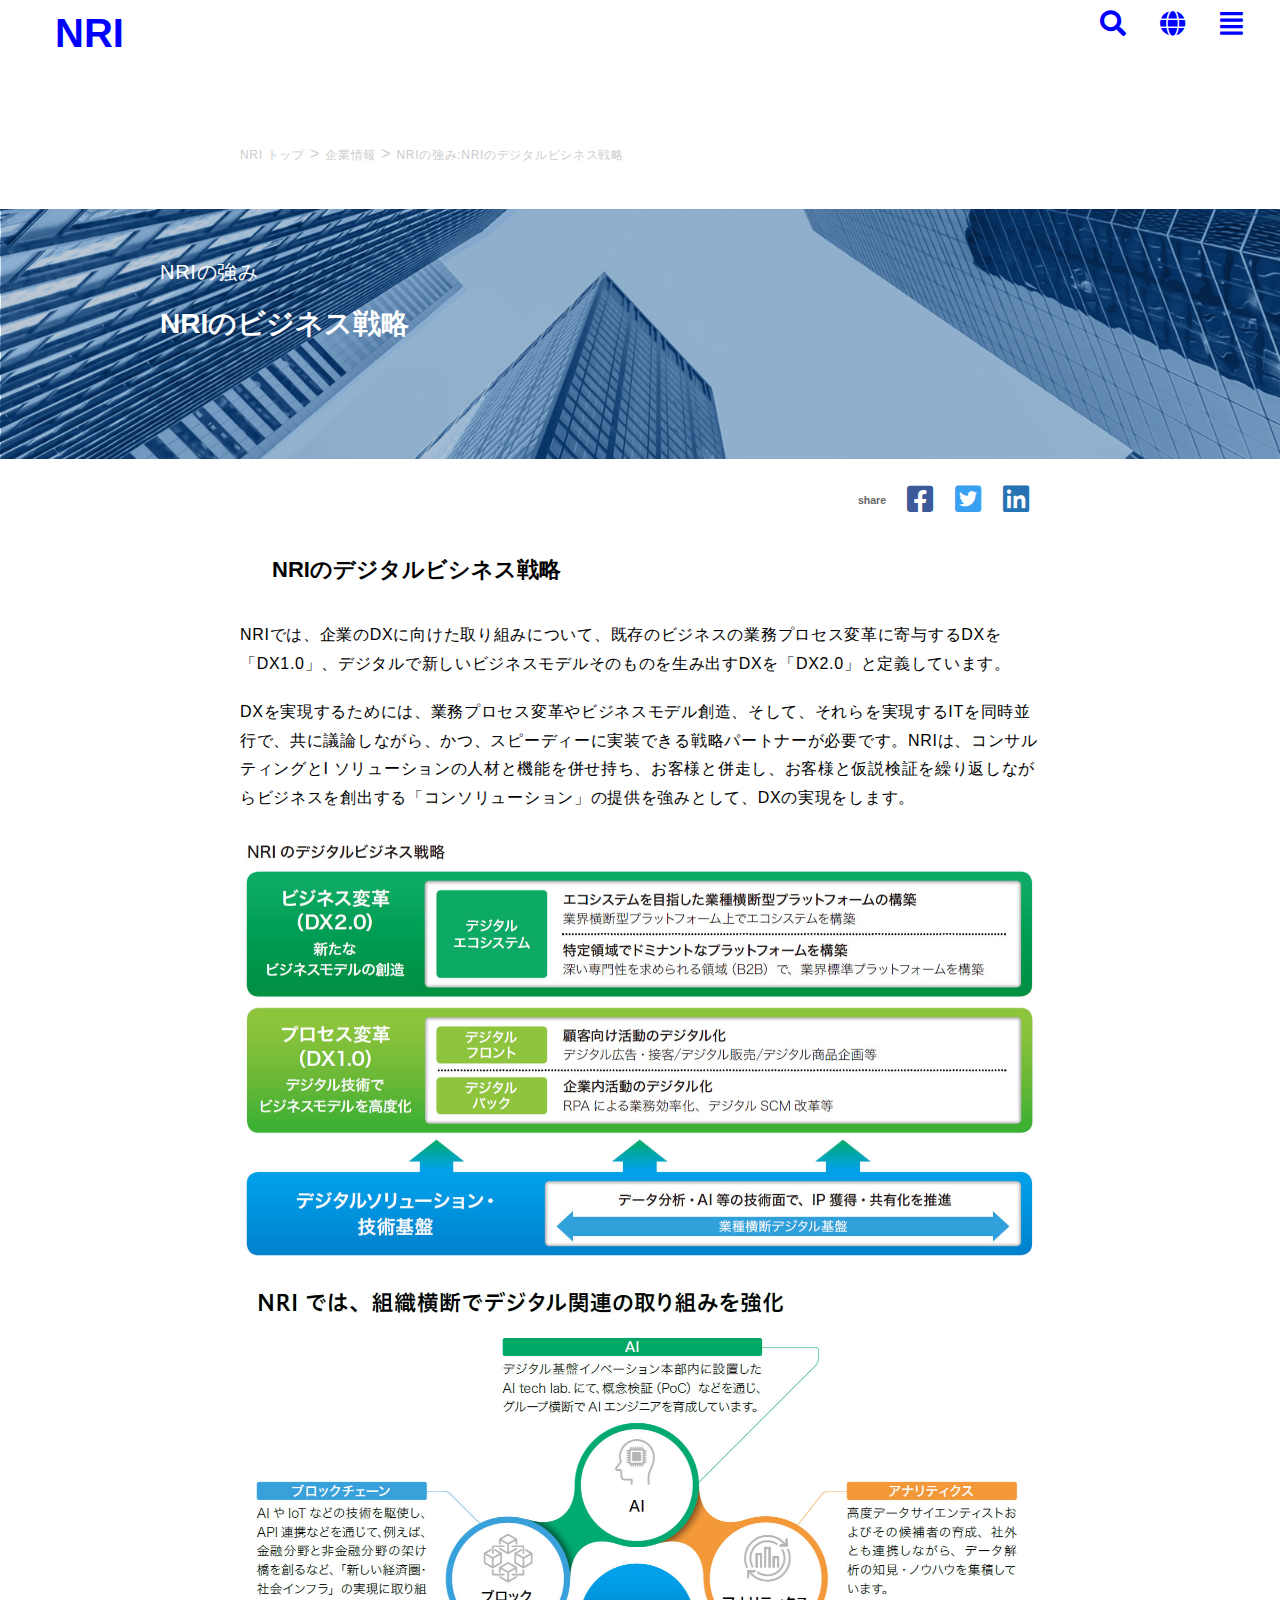
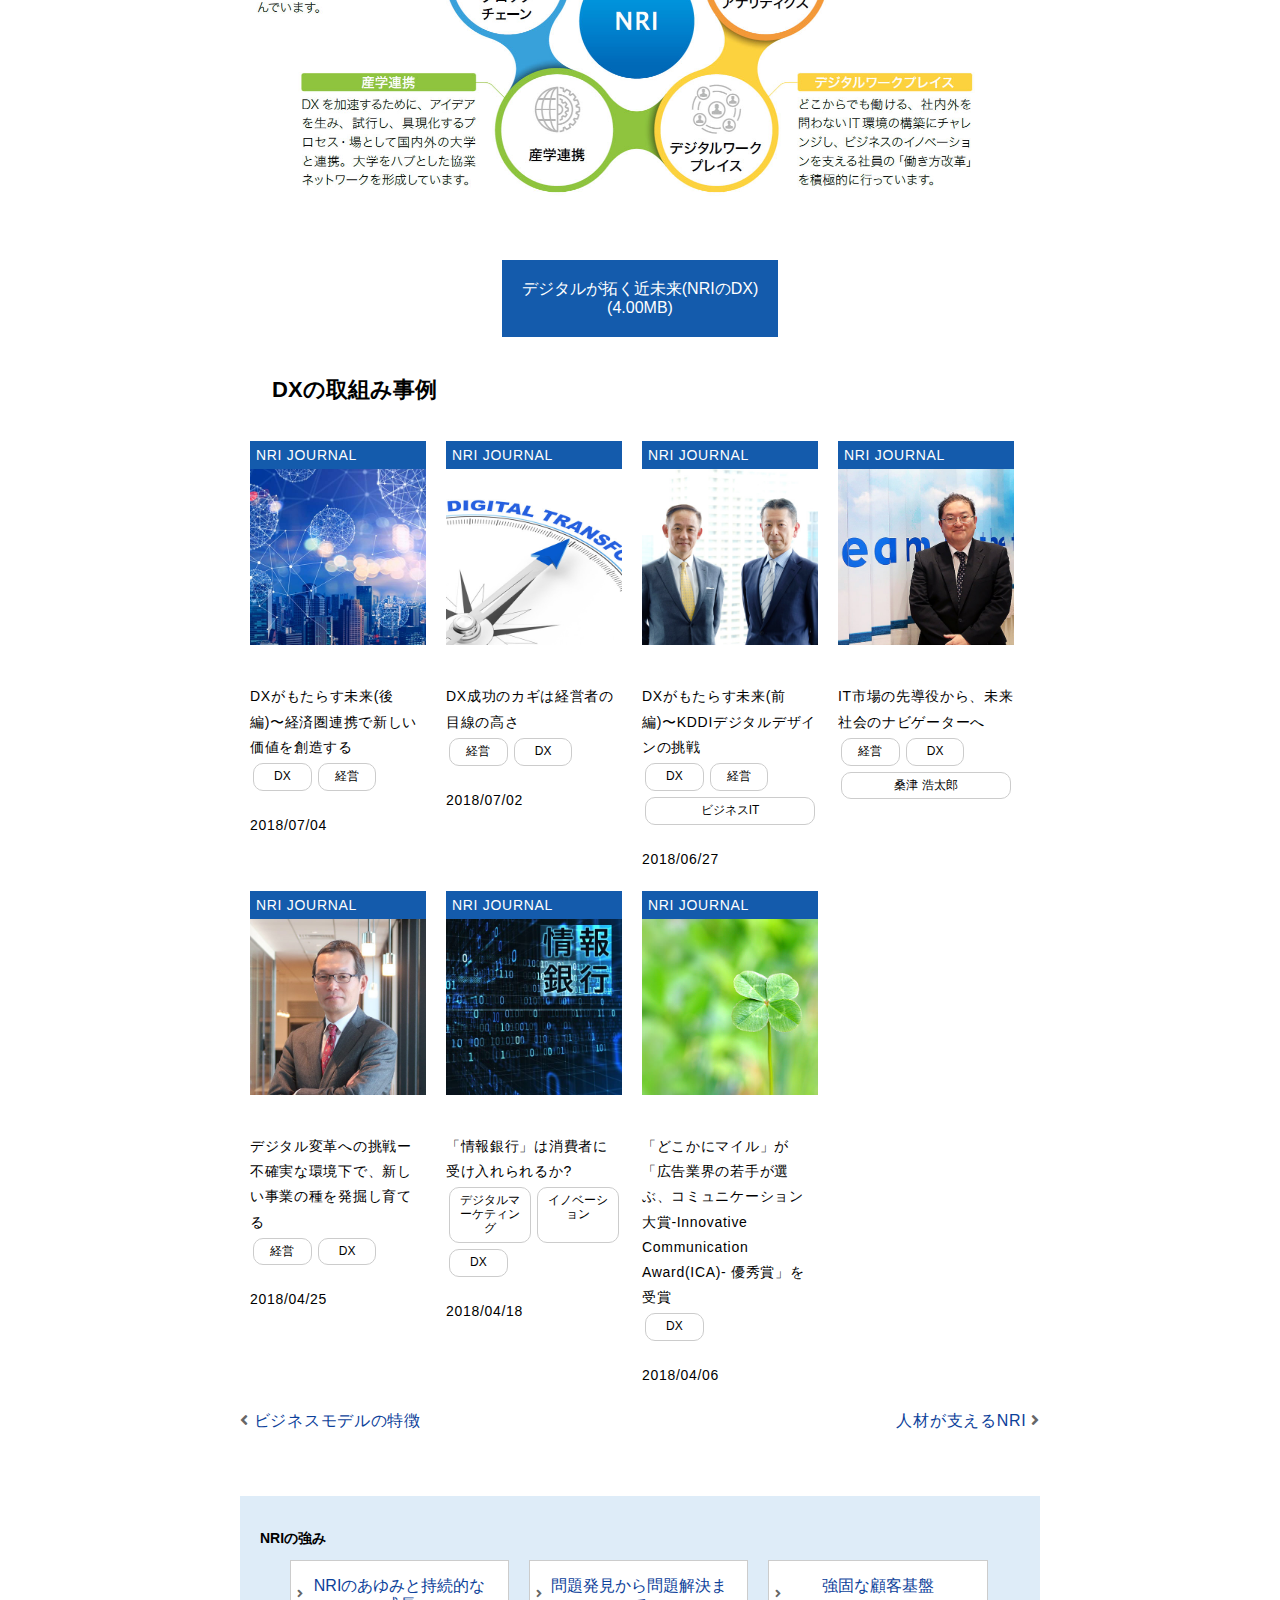
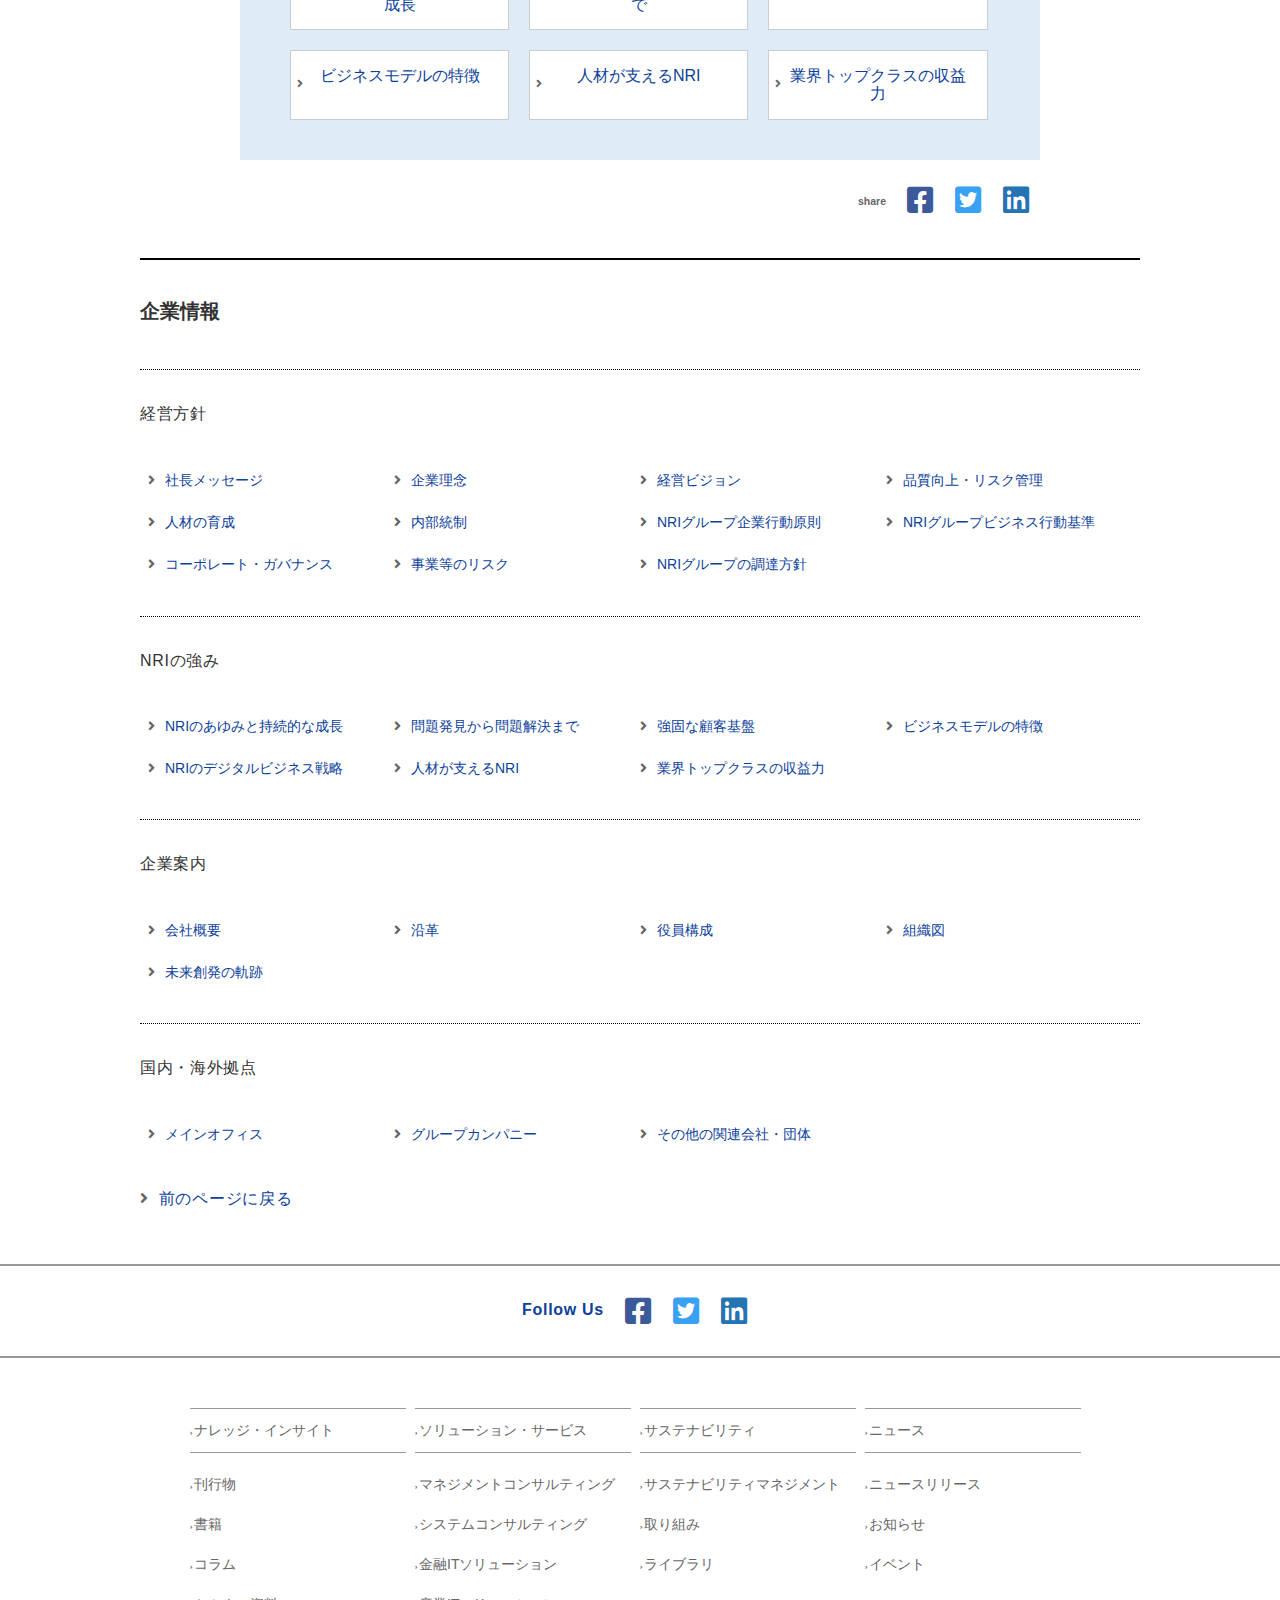
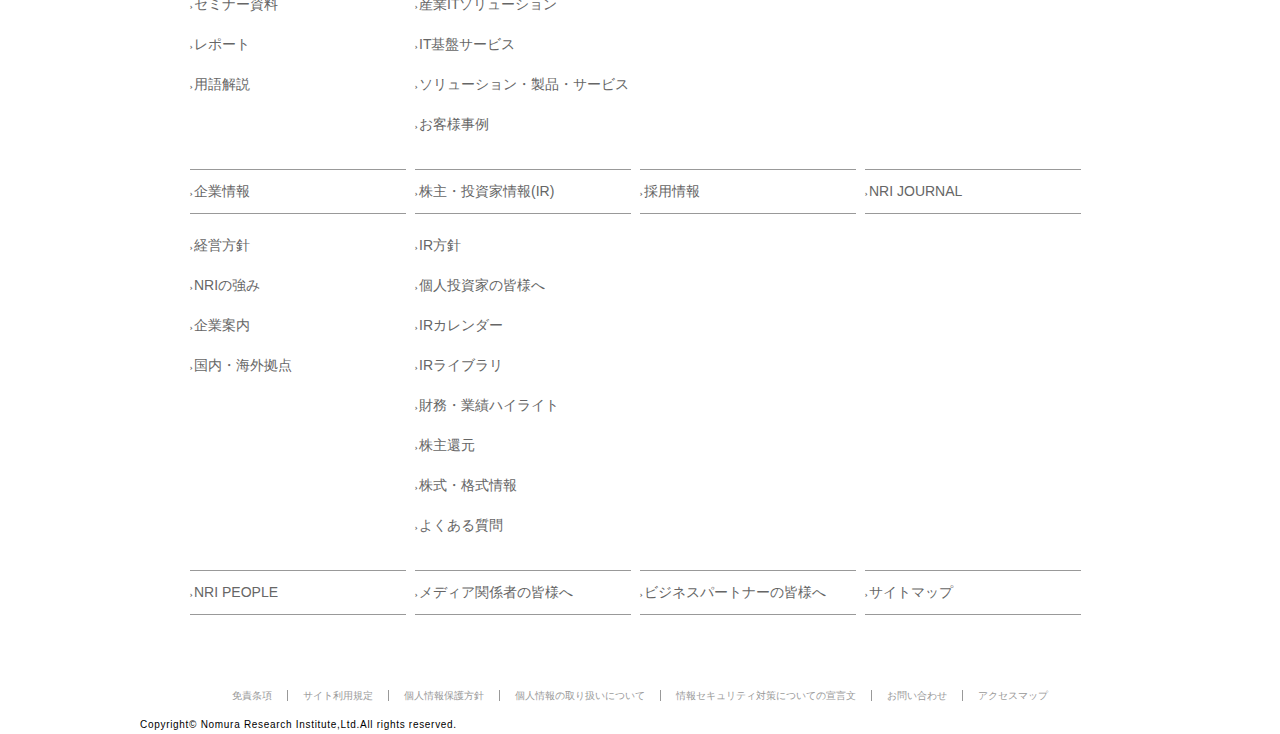
==== site-copy2 NRIのコピー/index.html @ db39e65d "mosya" ====
<!DOCTYPE html>
<html lang="ja">
<head>
  <meta charset="UTF-8">
  <title>NRI模写</title>
  <link rel="stylesheet" href="css/style.css">
  <link rel="stylesheet" href="css/normalize.css">
  <link href="https://use.fontawesome.com/releases/v5.6.1/css/all.css" rel="stylesheet">
  <link rel="stylesheet" href="css/iconstyle.css">
</head>
<body>
 <header>
   <div class="header-navi">
     <div class="logo">
       <a href="#" id="NRI">NRI</a>
      </div>
     <ul class="navibox">
       <li><a href="#"><i class="fas fa-search"></i></a></li>
       <li><a href="#"><i class="fas fa-globe"></i></a></li>
       <li><a href="#"><i class="fas fa-align-justify"></i></a></li>
     </ul>
   </div>
  <div class="background-adjustin">
     <div class="topic-path">
       <p><a href="#">NRI トップ</a> &gt; <a href="">企業情報</a> &gt; <a href="">NRIの強み:NRIのデジタルビシネス戦略</a></p>
     </div>
  </div>
 </header>

 <main>
   <div class="top-wrapper">
       <img src="images/download.jpg" alt="">
         <div class="background-adjustin">
           <div class="top-text">
              <p>NRIの強み</p>
              <h1>NRIのビジネス戦略</h1>
           </div>

          <div class="sns-share">
            <ul>
              <li id="share"><h3>share</h3></li>
              <li><a href="#"><i class="fab fa-facebook-square"></i></a></li>
              <li><a href="#"><i class="fab fa-twitter-square"></i></a></li>
              <li><a href="#"><i class="fab fa-linkedin"></i></a></li>
            </ul>
          </div>
        </div>
    </div>

    <div class="main-wrapper">
      <div class="background-adjustin">
        <section>
          <h2><i></i>NRIのデジタルビシネス戦略</h2>
          <p>NRIでは、企業のDXに向けた取り組みについて、既存のビジネスの業務プロセス変革に寄与するDXを「DX1.0」、デジタルで新しいビジネスモデルそのものを生み出すDXを「DX2.0」と定義しています。</p>
          <p>DXを実現するためには、業務プロセス変革やビジネスモデル創造、そして、それらを実現するITを同時並行で、共に議論しながら、かつ、スピーディーに実装できる戦略パートナーが必要です。NRIは、コンサルティングとI
             ソリューションの人材と機能を併せ持ち、お客様と併走し、お客様と仮説検証を繰り返しながらビジネスを創出する「コンソリューション」の提供を強みとして、DXの実現をします。</p>
          <p></p>

          <img src="images/download-2.jpg" alt="">
          <img src="images/download-1.jpg" alt="">

        <div class="btn">
          <a href="" class="bluebtn">デジタルが拓く近未来(NRIのDX)<br>(4.00MB)<i></i></a>
        </div>
        </section>

        <section>
          <h2><i></i>DXの取組み事例</h2>

          <div class="article-box">
            <ul>
              <li><p id="journal">NRI JOURNAL</p><a href=""><img src="images/download-6.jpg" alt=""><p>DXがもたらす未来(後編)〜経済圏連携で新しい価値を創造する</p>
                <ul class="minibox">
                  <li><a href="#">DX</a></li>
                  <li><a href="#">経営</a></li>
                </ul>
                <p>2018/07/04</p></a></li>

              <li><p id="journal">NRI JOURNAL</p><a href=""><img src="images/download-7.jpg" alt=""><p>DX成功のカギは経営者の目線の高さ</p>
                <ul class="minibox">
                  <li><a href="#">経営</a></li>
                  <li><a href="#">DX</a></li>
                </ul>
                  <p>2018/07/02</p></a></li>

              <li><p id="journal">NRI JOURNAL</p><a href=""><img src="images/download-8.jpg" alt=""><p>DXがもたらす未来(前編)〜KDDIデジタルデザインの挑戦</p>
                 <ul class="minibox">
                    <li><a href="#">DX</a></li>
                    <li><a href="#">経営</a></li>
                    <li class="flex-grow"><a href="#">ビジネスIT</a></li>
                  </ul>
                  <p>2018/06/27</p></a></li>

              <li><p id="journal">NRI JOURNAL</p><a href=""><img src="images/download-4.jpg" alt=""><p>IT市場の先導役から、未来社会のナビゲーターへ</p>
                 <ul class="minibox">
                    <li><a href="">経営</a></li>
                    <li><a href="">DX</a></li>
                    <li class="flex-grow"><a href="">桑津 浩太郎</a></li>
                  </ul>
                    <p></p></li>

              <li><p id="journal">NRI JOURNAL</p><a href=""><img src="images/download-3.jpg" alt=""><p>デジタル変革への挑戦ー不確実な環境下で、新しい事業の種を発掘し育てる</p>
                 <ul class="minibox">
                    <li><a href="#">経営</a></li>
                    <li><a href="">DX</a></li>
                  </ul>
                    <p>2018/04/25</p></a></li>

              <li><p id="journal">NRI JOURNAL</p><a href=""><img src="images/download-5.jpg" alt=""><p>「情報銀行」は消費者に受け入れられるか?</p>
                <ul class="minibox">
                  <li class="flex-grow"><a href="#">デジタルマーケティング</a></li>
                  <li class="flex-grow"><a href="#">イノベーション</a></li>
                  <li><a href="#">DX</a></li>
                </ul>
                  <p>2018/04/18</p></a></li>

              <li><p id="journal">NRI JOURNAL</p><a href=""><img src="images/download-10.jpg" alt=""><p>「どこかにマイル」が「広告業界の若手が選ぶ、コミュニケーション大賞-Innovative Communication Award(ICA)- 優秀賞」を受賞</p>
                <ul class="minibox">
                   <li><a href="#">DX</a></li>
                </ul>
                    <p>2018/04/06</p></a></li>
            </ul>
          </div>
        </section>

        <div class="main-navi">
          <div class="width-navi">
            <p><a href=""><i class="fas fa-angle-left"></i>ビジネスモデルの特徴</a></p>
            <p><a href="">人材が支えるNRI<i class="fas fa-angle-right"></i></a></p>
          </div>

          <div class="listbox">
            <h3>NRIの強み</h3>
            <ul>
              <li><a href="#"><i class="fas fa-angle-right"></i>NRIのあゆみと持続的な成長</a></li>
              <li><a href="#"><i class="fas fa-angle-right"></i>問題発見から問題解決まで</a></li>
              <li><a href="#"><i class="fas fa-angle-right"></i>強固な顧客基盤</a></li>
              <li><a href="#"><i class="fas fa-angle-right"></i>ビジネスモデルの特徴</a></li>
              <li><a href="#"><i class="fas fa-angle-right"></i>人材が支えるNRI</a></li>
              <li><a href="#"><i class="fas fa-angle-right"></i>業界トップクラスの収益力</a></li>
            </ul>
          </div>

          <div class="sns-share">
            <ul>
              <li id="share"><h3>share</h3></li>
              <li><a href="#"><i class="fab fa-facebook-square"></i></a></li>
              <li><a href="#"><i class="fab fa-twitter-square"></i></a></li>
              <li><a href="#"><i class="fab fa-linkedin"></i></a></li>
            </ul>
          </div>
        </div>
      </div>
    </div>
 </main>

 <footer>
   <div class="background-adjust">
     <div class="footer-navitop">
       <h2>企業情報</h2>

       <div class="list">
         <p>経営方針</p>
         <ul>
           <li><a href=""><i class="fas fa-angle-right"></i>社長メッセージ</a></li>
           <li><a href=""><i class="fas fa-angle-right"></i>企業理念</a></li>
           <li><a href=""><i class="fas fa-angle-right"></i>経営ビジョン</a></li>
           <li><a href=""><i class="fas fa-angle-right"></i>品質向上・リスク管理</a></li>
           <li><a href=""><i class="fas fa-angle-right"></i>人材の育成</a></li>
           <li><a href=""><i class="fas fa-angle-right"></i>内部統制</a></li>
           <li><a href=""><i class="fas fa-angle-right"></i>NRIグループ企業行動原則</a></li>
           <li><a href=""><i class="fas fa-angle-right"></i>NRIグループビジネス行動基準</a></li>
           <li><a href=""><i class="fas fa-angle-right"></i>コーポレート・ガバナンス</a></li>
           <li><a href=""><i class="fas fa-angle-right"></i>事業等のリスク</a></li>
           <li><a href=""><i class="fas fa-angle-right"></i>NRIグループの調達方針</a></li>
         </ul>
       </div>

       <div class="list">
         <p>NRIの強み</p>
         <ul>
           <li><a href=""><i class="fas fa-angle-right"></i>NRIのあゆみと持続的な成長</a></li>
           <li><a href=""><i class="fas fa-angle-right"></i>問題発見から問題解決まで</a></li>
           <li><a href=""><i class="fas fa-angle-right"></i>強固な顧客基盤</a></li>
           <li><a href=""><i class="fas fa-angle-right"></i>ビジネスモデルの特徴</a></li>
           <li><a href=""><i class="fas fa-angle-right"></i>NRIのデジタルビジネス戦略</a></li>
           <li><a href=""><i class="fas fa-angle-right"></i>人材が支えるNRI</a></li>
           <li><a href=""><i class="fas fa-angle-right"></i>業界トップクラスの収益力</a></li>
         </ul>
       </div>

       <div class="list">
         <p>企業案内</p>
         <ul>
           <li><a href=""><i class="fas fa-angle-right"></i>会社概要</a></li>
           <li><a href=""><i class="fas fa-angle-right"></i>沿革</a></li>
           <li><a href=""><i class="fas fa-angle-right"></i>役員構成</a></li>
           <li><a href=""><i class="fas fa-angle-right"></i>組織図</a></li>
           <li><a href=""><i class="fas fa-angle-right"></i>未来創発の軌跡</a></li>
         </ul1>
       </div>

       <div class="list">
         <p>国内・海外拠点</p>
         <ul>
           <li><a href=""><i class="fas fa-angle-right"></i>メインオフィス</a></li>
           <li><a href=""><i class="fas fa-angle-right"></i>グループカンパニー</a></li>
           <li><a href=""><i class="fas fa-angle-right"></i>その他の関連会社・団体</a></li>
         </ul>
       </div>

       <p id="pagetop"><a href="#"><i class="fas fa-angle-right"></i>前のページに戻る</a></p>
     </div>
   </div>

   <div class="margin">
     <ul>
       <li><p>Follow Us</p></li>
       <li><a href="#"><i class="fab fa-facebook-square"></i></a></li>
       <li><a href="#"><i class="fab fa-twitter-square"></i></a></li>
       <li><a href="#"><i class="fab fa-linkedin"></i></a></li>
     </ul>
   </div>

     <div class="background-adjust">
       <div class="footer-navibottom">

                 <div class="footerlist">
                   <ul>
                     <li id="title"><a href="" ><i class="fas fa-angle-right"></i>ナレッジ・インサイト</a></li>
                     <li>
                       <ul class="detail">
                           <li><a href="#"><i class="fas fa-angle-right"></i>刊行物</a></li>
                           <li><a href="#"><i class="fas fa-angle-right"></i>書籍</a></li>
                           <li><a href="#"><i class="fas fa-angle-right"></i>コラム</a></li>
                           <li><a href="#"><i class="fas fa-angle-right"></i>セミナー資料</a></li>
                           <li><a href="#"><i class="fas fa-angle-right"></i>レポート</a></li>
                           <li><a href="#"><i class="fas fa-angle-right"></i>用語解説</a></li>
                        </ul>
                     </li>
                   </ul>
                 </div>

                <div class="footerlist">
                  <ul>
                    <li id="title"><a href="#"><i class="fas fa-angle-right"></i>ソリューション・サービス</a></li>
                    <li>
                      <ul class="detail">
                        <li><a href="#"><i class="fas fa-angle-right"></i>マネジメントコンサルティング</a></li>
                        <li><a href="#"><i class="fas fa-angle-right"></i>システムコンサルティング</a></li>
                        <li><a href="#"><i class="fas fa-angle-right"></i>金融ITソリューション</a></li>
                        <li><a href="#"><i class="fas fa-angle-right"></i>産業ITソリューション</a></li>
                        <li><a href="#"><i class="fas fa-angle-right"></i>IT基盤サービス</a></li>
                        <li><a href="#"><i class="fas fa-angle-right"></i>ソリューション・製品・サービス</a></li>
                        <li><a href="#"><i class="fas fa-angle-right"></i>お客様事例</a></li>
                      </ul>
                    </li>
                  </ul>
               </div>

               <div class="footerlist">
                 <ul>
                   <li id="title"><a href="#"><i class="fas fa-angle-right"></i>サステナビリティ</a></li>
                   <li>
                     <ul class="detail">
                       <li><a href="#"><i class="fas fa-angle-right"></i>サステナビリティマネジメント</a></li>
                       <li><a href="#"><i class="fas fa-angle-right"></i>取り組み</a></li>
                       <li><a href="#"><i class="fas fa-angle-right"></i>ライブラリ</a></li>
                     </ul>
                   </li>
                 </ul>
               </div>

              <div class="footerlist">
                <ul>
                  <li id="title"><a href="#"><i class="fas fa-angle-right"></i>ニュース</a></li>
                  <li>
                    <ul class="detail">
                      <li><a href="#"><i class="fas fa-angle-right"></i>ニュースリリース</a></li>
                      <li><a href="#"><i class="fas fa-angle-right"></i>お知らせ</a></li>
                      <li><a href="#"><i class="fas fa-angle-right"></i>イベント</a></li>
                    </ul>
                  </li>
                </ul>
             </div>


             <div class="footerlist">
               <ul>
                 <li id="title"><a href="#"><i class="fas fa-angle-right"></i>企業情報</a></li>
                 <li>
                   <ul class="detail">
                     <li><a href="#"><i class="fas fa-angle-right"></i>経営方針</a></li>
                     <li><a href="#"><i class="fas fa-angle-right"></i>NRIの強み</a></li>
                     <li><a href="#"><i class="fas fa-angle-right"></i>企業案内</a></li>
                     <li><a href="#"><i class="fas fa-angle-right"></i>国内・海外拠点</a></li>
                   </ul>
                 </li>
               </ul>
            </div>

            <div class="footerlist">
              <ul>
                <li id="title"><a href="#"><i class="fas fa-angle-right"></i>株主・投資家情報(IR)</a></li>
                <li>
                  <ul class="detail">
                    <li><a href="#"><i class="fas fa-angle-right"></i>IR方針</a></li>
                    <li><a href="#"><i class="fas fa-angle-right"></i>個人投資家の皆様へ</a></li>
                    <li><a href="#"><i class="fas fa-angle-right"></i>IRカレンダー</a></li>
                    <li><a href="#"><i class="fas fa-angle-right"></i>IRライブラリ</a></li>
                    <li><a href="#"><i class="fas fa-angle-right"></i>財務・業績ハイライト</a></li>
                    <li><a href="#"><i class="fas fa-angle-right"></i>株主還元</a></li>
                    <li><a href="#"><i class="fas fa-angle-right"></i>株式・格式情報</a></li>
                    <li><a href="#"><i class="fas fa-angle-right"></i>よくある質問</a></li>
                  </ul>
                </li>
              </ul>
            </div>

            <div class="footerlist">
              <ul>
                <li id="title"><a href="#"><i class="fas fa-angle-right"></i>採用情報</a></li>
              </ul>
            </div>

            <div class="footerlist">
              <ul>
                <li id="title"><a href="#"><i class="fas fa-angle-right"></i>NRI JOURNAL</a></li>
              </ul>
            </div>


            <div class="footerlist">
              <ul>
                <li id="title"><a href="#"><i class="fas fa-angle-right"></i>NRI PEOPLE</a></li>
              </ul>
            </div>

            <div class="footerlist">
              <ul>
                <li id="title"><a href="#"><i class="fas fa-angle-right"></i>メディア関係者の皆様へ</a></li>
              </ul>
            </div>

            <div class="footerlist">
              <ul>
                <li id="title"><a href="#"><i class="fas fa-angle-right"></i>ビジネスパートナーの皆様へ</a></li>
              </ul>
            </div>

            <div class="footerlist">
              <ul>
                <li id="title"><a href="#"><i class="fas fa-angle-right"></i>サイトマップ</a></li>
              </ul>
            </div>


     </div>
   <div class="pagebottom">
     <ul>
       <li><a href="#">免責条項</a></li>
       <li><a href="#">サイト利用規定</a></li>
       <li><a href="#">個人情報保護方針</a></li>
       <li><a href="#">個人情報の取り扱いについて</a></li>
       <li><a href="#">情報セキュリティ対策についての宣言文</a></li>
       <li><a href="#">お問い合わせ</a></li>
       <li id="no-border"><a href="#">アクセスマップ</a></li>
     </ul>
   </div>
   <p id=copyright>Copyright&copy; Nomura Research Institute,Ltd.All rights reserved.</p>
 </div>

 </footer>
</body>
</html>
---- site-copy2 NRIのコピー/css/style.css ----
html{
  font-size: 62.5%;
}
body{
 margin: 0;
}
p{
  font-size: 1.6em;
  line-height: 1.8;
  letter-spacing: 0.7px;
  margin: 0;
}

ul{
   list-style-type: none;
   padding: 0;
   margin: 0;
}

a {
  text-decoration: none;
  transition: all 0.3s;
  color: black;
}
a:hover{
  text-decoration: underline;
}
img{
  vertical-align: bottom;
}
.background-adjust{
  max-width: 1000px;
  margin: 0 auto;
}
.background-adjustin{
  max-width: 800px;
  margin: 0 auto 40px auto;
}
.fab{
  font-size: 30px;
}
.fa-facebook-square{
  color: #3C5A99;
}
.fa-facebook-square:before{
  padding: 11px;
}
.fa-twitter-square{
  color: #38A1F2;
}
.fa-twitter-square:before{
  padding: 11px;
}
.fa-linkedin{
  color: #2573B2;
}
.fa-linkedin:before{
  padding: 11px;
}
.clearfix::after{
  content: "";
  display: block;
  clear: both;
}
/* ------ ヘッダー -------- */
.header-navi{
  display: flex;
  justify-content: space-between;
  height: 60px;
  margin-bottom: 70px;
  padding-top: 10px;
}
.header-navi .logo a{
  font-size: 40px;
  color: blue;
  padding-left: 55px;
  font-weight: bold;
}
#NRI:hover{
  text-decoration: none;
}
.navibox{
  display: flex;

}
.navibox i{
  font-size: 26px;
  color: blue;
}
.navibox li{
  width: 60px;
  height: 60px;
}
.top-wrapper{
  position: relative;
}
.top-wrapper img{
  width: 100%;
  height: 250px;
  object-fit: cover;
}
.top-text p{
  font-size: 20px;
}
.top-text h1{
  font-size: 28px;
  padding-top: 35px;
}
.top-text p,h1{
  color: white;
  position: absolute;
  top: 45px;
  left: 160px;
  display: block;
}
.topic-path{
  color: #CCCCCC;
}
.topic-path a{
  font-size: 12px;
  color: #CCCCCC;
}
.topic-path a:hover{
  text-decoration: none;
}
.sns-share{
  padding-top: 25px;
}
.sns-share ul{
  display: flex;
  justify-content: flex-end;
}
.sns-share #share{
  font-size: 9px;
  color: #666666;
  padding-right: 10px;
}
/*-------------  メイン ------------*/
.main-wrapper img{
  width: 100%;
}
.main-wrapper h2{
  font-size: 22px;
  padding: 0 0 20px;
  margin: 0 0 0 32px;
}
.main-wrapper p{
  margin-top: 19px;
}
.btn{
  text-align: center;
}
.main-wrapper img{
  margin-bottom: 20px;
}
.main-wrapper .bluebtn{
  display: inline-block;
  font-size: 1.6em;
  color: white;
  background-color: #145BAC;
  padding: 20px;
  margin: 40px;
  text-align: center;
}

/*  DX取り組み事例   */

.article-box p{
  font-size: 14px;
}
.article-box ul{
  display: flex;
  flex-wrap: wrap;
}
.article-box li{
  padding: 0 10px;
  width: 22%;
}
.article-box #journal{
  background-color: #145BAC;
  color: white;
  padding: 2px 0 1px 6px;
}
.article-box img{

}
.article-box .minibox {
  display: flex;
  flex-wrap: wrap;
}
.article-box .minibox li{
  display: block;
  border: 1px solid #CCCCCC;
  border-radius: 10px;
  padding: 6px 9px;
  margin: 3px;
  height: auto;
  font-size: 12px;
  text-align: center;
}
.flex-grow{
  flex-grow: 1;
}
.flex-grow2{

  flex-grow: 2;
}
.width-navi{
  display: flex;
  justify-content: space-between;
  margin-bottom: 60px;
}
.width-navi a{
  color: #0C419A;
}
.width-navi .fa-angle-right{
  color: #666666;
  padding-left: 5px;
}
.width-navi .fa-angle-left{
  color: #666666;
  padding-right: 5px;
}
/* ----  NRIの強み ------  */

.listbox{
  background-color: #DEECF8;
  font-size: 16px;
  padding: 20px;
}
.listbox h3{
  font-size: 14px;
}
.listbox ul{
  display: flex;
  flex-wrap: wrap;
  padding: 0 10px;
  margin: 0 10px;
}
.listbox li{
  border: 1px solid #CCCCCC;
  font-size: 16px;
  padding: 16px 15px 15px;
  margin: 0 10px 20px;
  width: 26%;
  text-align: center;
  background-color: #FFF;
  position: relative;
}
.listbox a{
  color: #0C419A;
}
.listbox .fa-angle-right:before{
  color: #666666;
  position: absolute;
  font-size: 12px;
  top: 27px;
  left: 6px;
}

/* ------ 企業情報  --------  */
.footer-navitop{
  color: #333333;
}
.footer-navitop .list{
  padding-bottom: 30px;
}
.footer-navitop h2{
  font-size: 20px;
  padding: 40px 0 30px;
  border-top: 2px solid black;

}
.footer-navitop .list p{
  font-size: 16px;
  padding-bottom: 30px;
  padding-top: 30px;
  border-top: 1px dotted black;
}
.footer-navitop .list ul{
  display: flex;
  flex-wrap: wrap;
}
.footer-navitop li{
  padding: 13px 8px;
  width: calc(23%);
}
.footer-navitop i{
  color: #666666;
  padding-right: 10px;
}
.footer-navitop .list  li a{
  font-size: 14px;
  color: #0C419A;
}
.footer-navitop .list li a:hover{
  text-decoration: underline;
}
#pagetop{
  margin-bottom: 50px;
}
#pagetop a{
  color: #0C419A;
}
#pagetop a:hover{
  text-decoration: underline;
}
/* ----------- follow us -----------  */
.margin{
  border-top: 2px solid #999;
  border-bottom: 2px solid #999;
  padding: 30px 0;
}
.margin ul{
  display: flex;
  justify-content: center;
}
.margin li p{
  color: #0C419A;
  text-align: center;
  font-weight: bold;
  padding-right: 10px;
}
/* ------  ナレッジインサイト  ------ */
.footer-navibottom{
  margin: 50px;
  display: flex;
  flex-wrap: wrap;
}
.footer-navibottom #title {
  border-top: 1px solid #999;
  border-bottom: 1px solid #999;
  font-size: 16px;
  padding: 12px 0px;
}
/* footerlist */
.footerlist .detail{
  padding-top:11px;
}
.footerlist{
  width: 24%;
  padding-bottom: 25px;
  padding-right: 9px;
}
.footerlist .detail li{
  padding: 12px 0;
  margin: px;
}
.footer-navibottom .footerlist li a{
  color: #666666;
  font-size: 14px;
  padding: 0px;
}
.footerlist .fa-angle-right{
  font-size: 5px;
  padding-right: 1px;
}
/* ------ pagebottom ------- */

.pagebottom ul{
  display: flex;
  justify-content: center;
  margin-bottom: 15px;
}
.pagebottom li{
  border-right: 1px solid #999999;
  padding: 0 15px;
}
.pagebottom a{
  color: #999999;
}
#no-border{
  border-right: 1px solid #FFFFFF;
}
#copyright{
  font-size: 10px;
}
---- site-copy2 NRIのコピー/css/iconstyle.css ----
@font-face {
  font-family: 'icomoon';
  src:  url('fonts/icomoon.eot?fycrru');
  src:  url('fonts/icomoon.eot?fycrru#iefix') format('embedded-opentype'),
    url('fonts/icomoon.ttf?fycrru') format('truetype'),
    url('fonts/icomoon.woff?fycrru') format('woff'),
    url('fonts/icomoon.svg?fycrru#icomoon') format('svg');
  font-weight: normal;
  font-style: normal;
}

[class^="icon-"], [class*=" icon-"] {
  /* use !important to prevent issues with browser extensions that change fonts */
  font-family: 'icomoon' !important;
  speak: none;
  font-style: normal;
  font-weight: normal;
  font-variant: normal;
  text-transform: none;
  line-height: 1;

  /* Better Font Rendering =========== */
  -webkit-font-smoothing: antialiased;
  -moz-osx-font-smoothing: grayscale;
}

.icon-search:before {
  content: "\e986";
}
.icon-menu:before {
  content: "\e9bd";
}
.icon-earth:before {
  content: "\e9ca";
}
.icon-facebook2:before {
  content: "\ea91";
}
.icon-twitter:before {
  content: "\ea96";
}
.icon-linkedin:before {
  content: "\eac9";
}
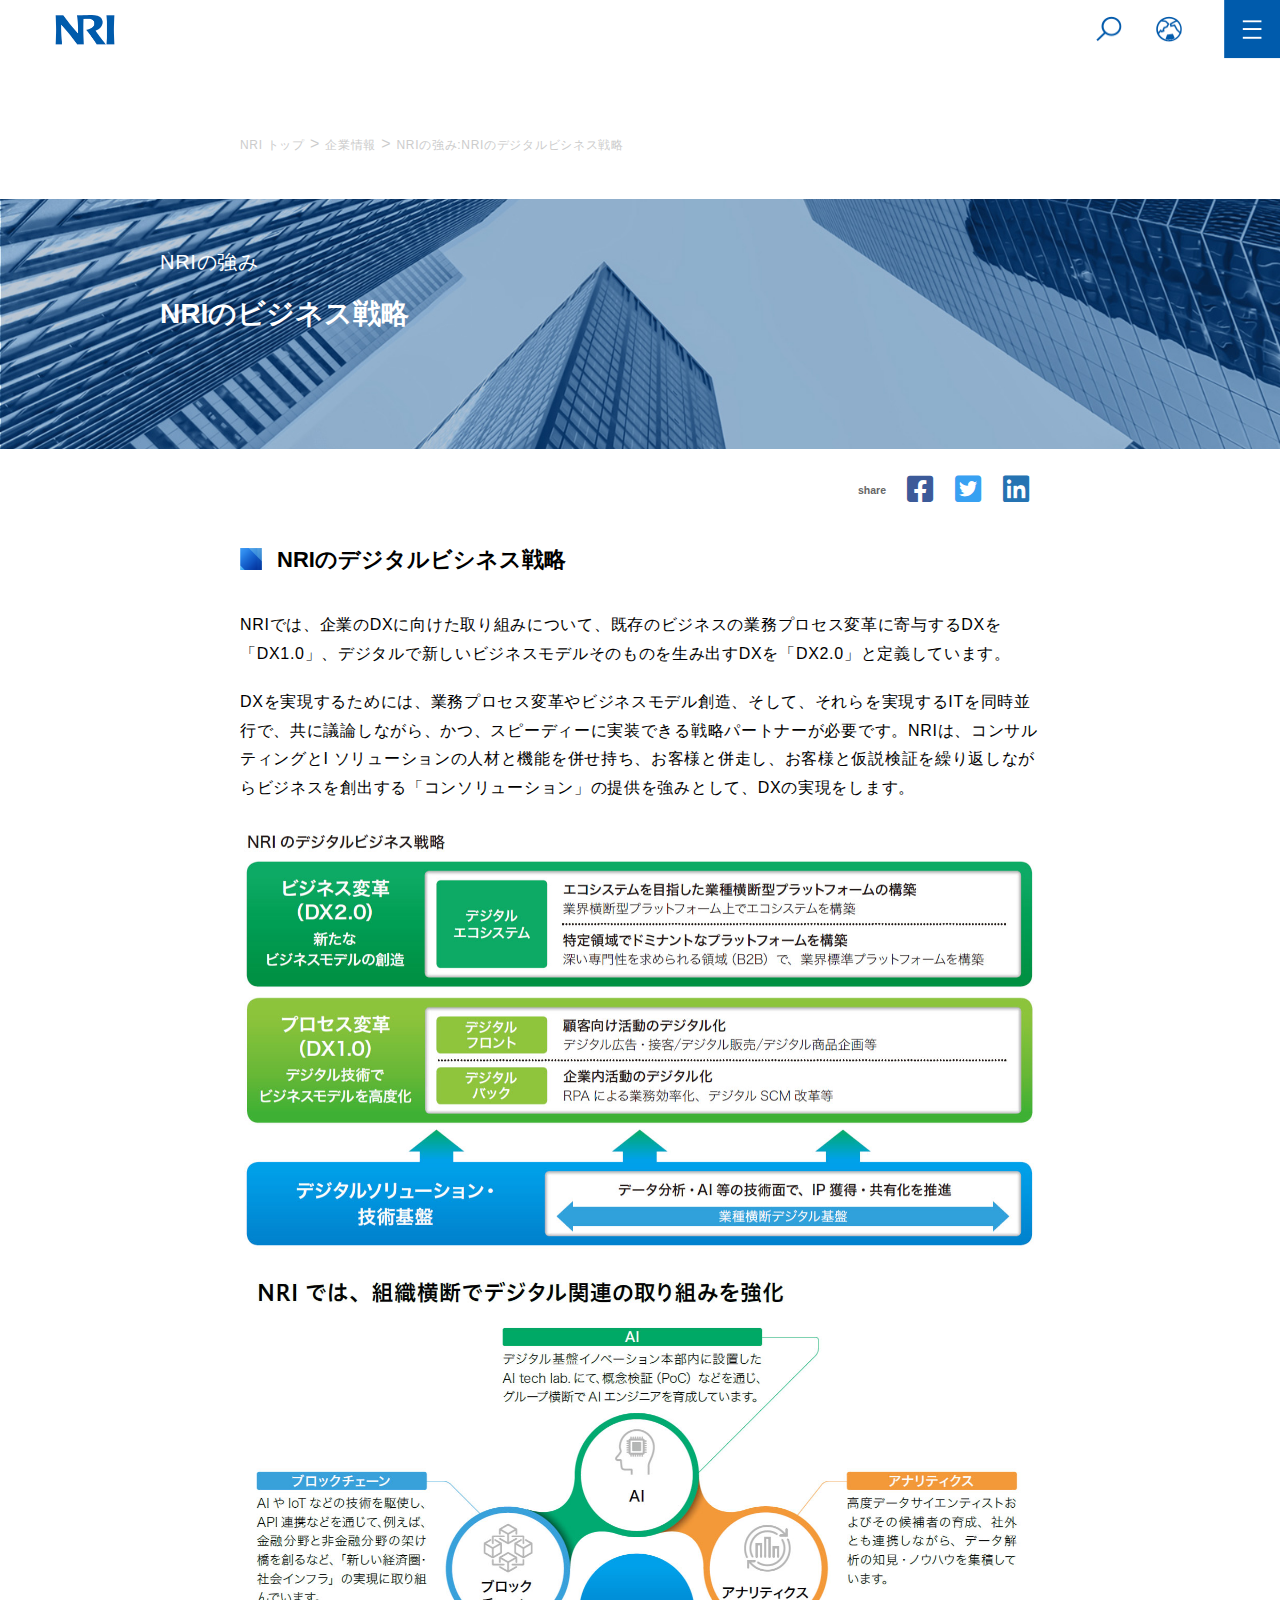
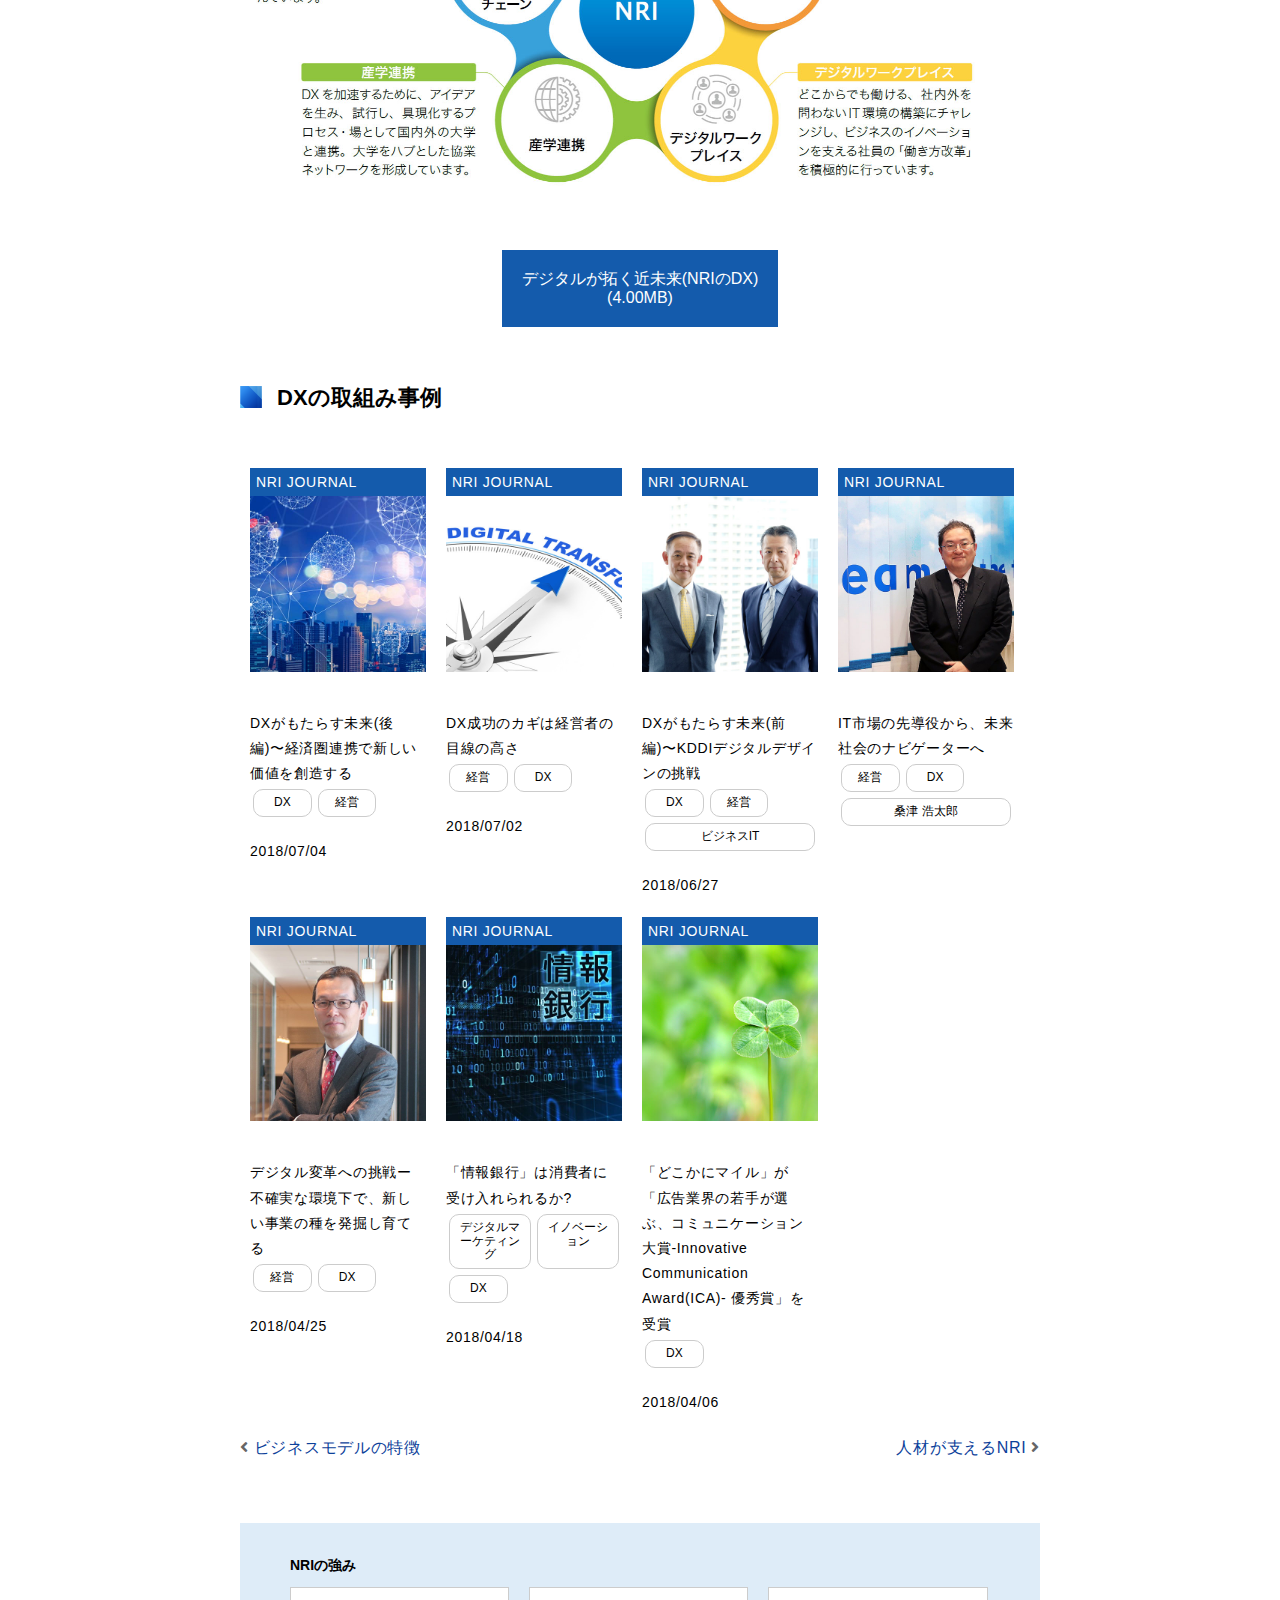
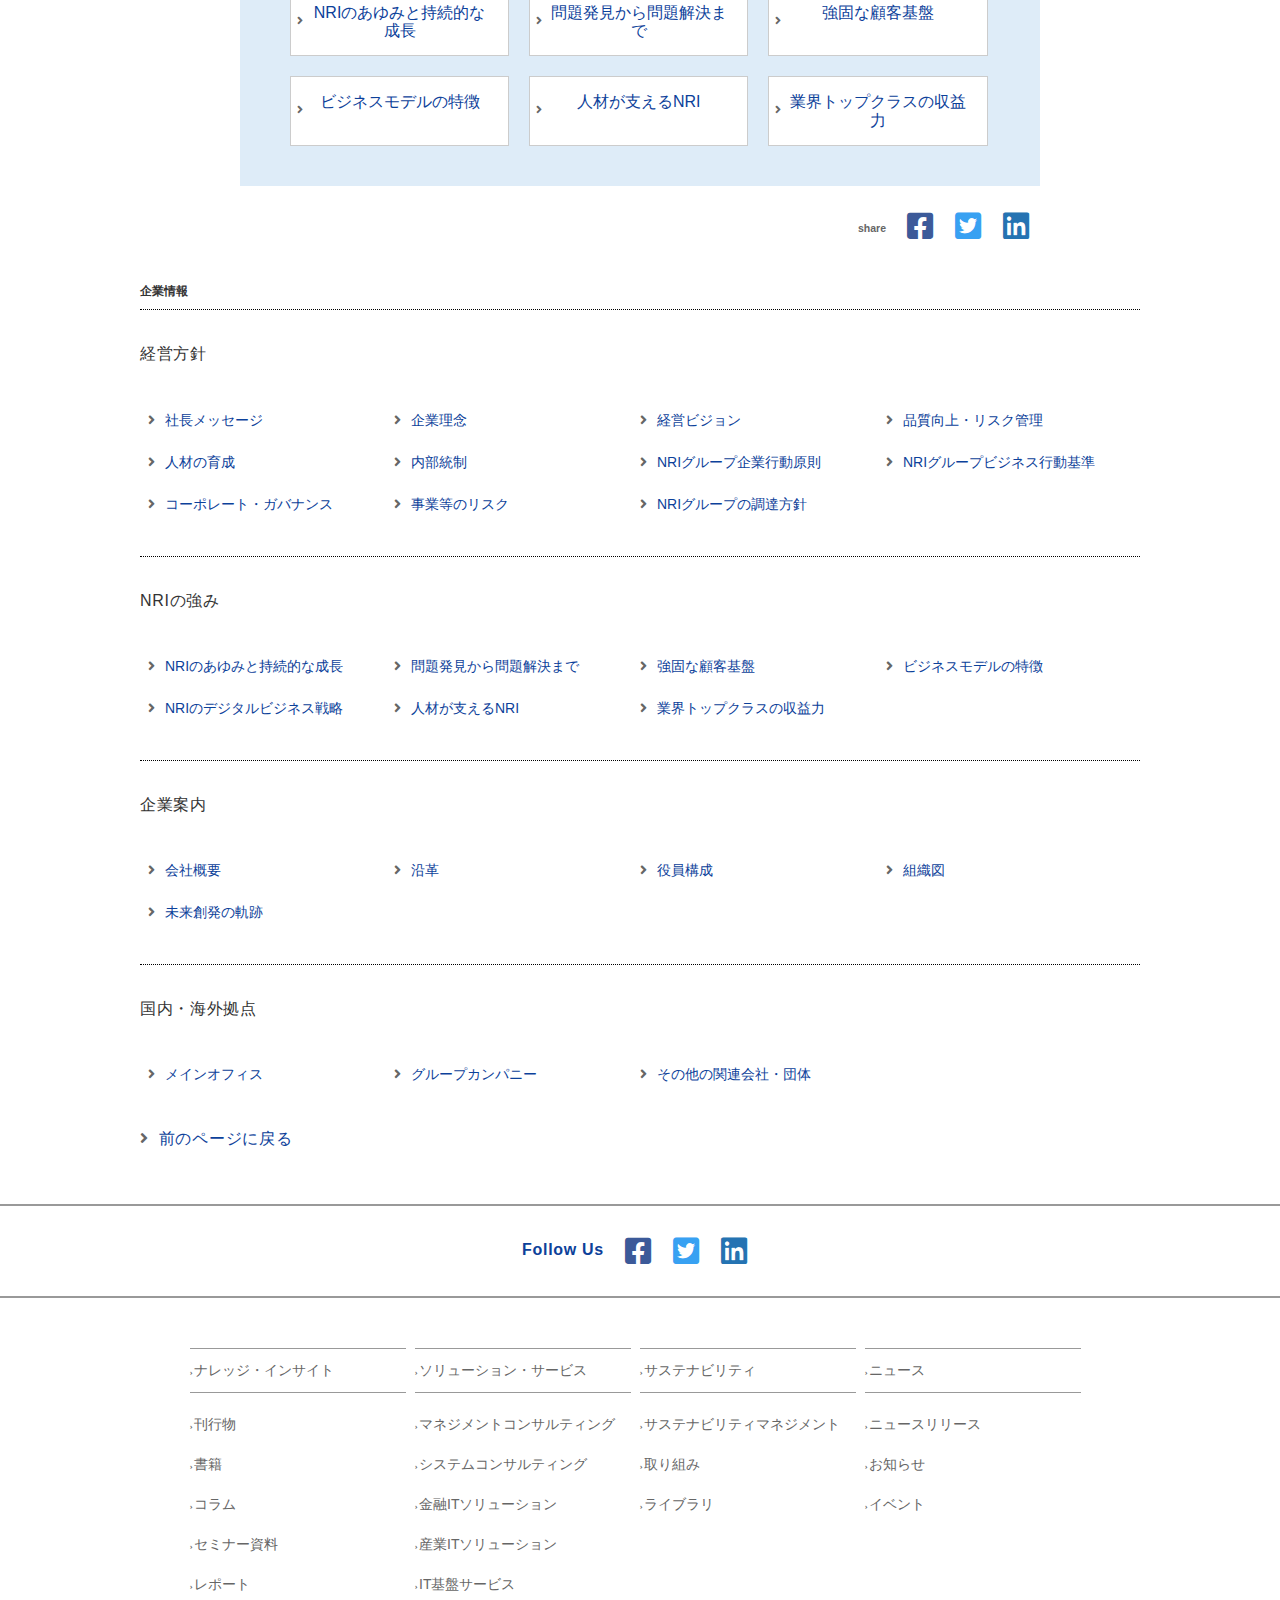
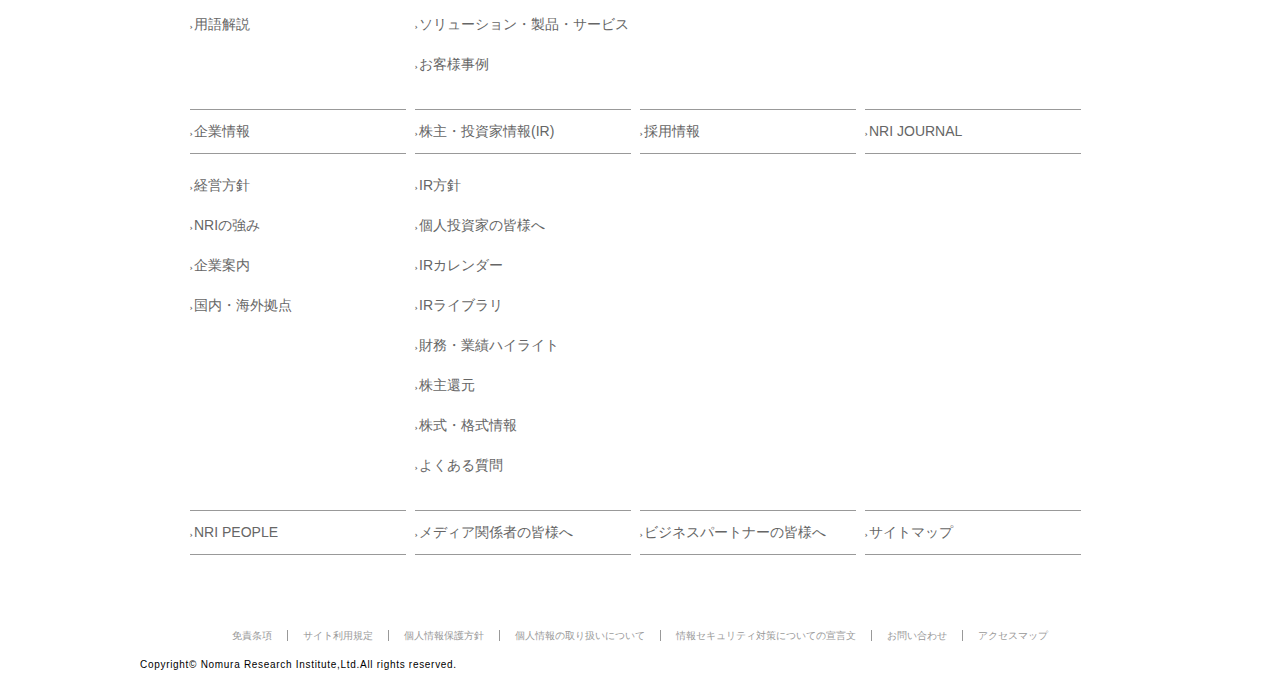
==== commit 66b10242: "NRI 模写　修正版" ====
--- a/site-copy2 NRIのコピー/index.html
+++ b/site-copy2 NRIのコピー/index.html
@@ -10,16 +10,18 @@
 </head>
 <body>
  <header>
+
    <div class="header-navi">
      <div class="logo">
-       <a href="#" id="NRI">NRI</a>
+       <a href="#" id="NRI"><img src="images/logo.png" alt="" width="60" height="30"></a>
       </div>
      <ul class="navibox">
-       <li><a href="#"><i class="fas fa-search"></i></a></li>
-       <li><a href="#"><i class="fas fa-globe"></i></a></li>
-       <li><a href="#"><i class="fas fa-align-justify"></i></a></li>
+       <li><a href="#"><img id="move" src="images/search.png" alt="" width="26" height="26"></a></li>
+       <li><a href="#"><img id="move" src="images/lang.png" width="26" height="26" alt=""></a></li>
+       <li id="listlogo"><a href="#"><img src="images/list.png" alt="" width="80" height="60"></a></li>
      </ul>
    </div>
+
   <div class="background-adjustin">
      <div class="topic-path">
        <p><a href="#">NRI トップ</a> &gt; <a href="">企業情報</a> &gt; <a href="">NRIの強み:NRIのデジタルビシネス戦略</a></p>
@@ -49,15 +51,18 @@
 
     <div class="main-wrapper">
       <div class="background-adjustin">
+
         <section>
-          <h2><i></i>NRIのデジタルビシネス戦略</h2>
+          <h2><i><img id="heading-logo" src="images/heading.png" alt="" width="22" height="22"></i>NRIのデジタルビシネス戦略</h2>
           <p>NRIでは、企業のDXに向けた取り組みについて、既存のビジネスの業務プロセス変革に寄与するDXを「DX1.0」、デジタルで新しいビジネスモデルそのものを生み出すDXを「DX2.0」と定義しています。</p>
           <p>DXを実現するためには、業務プロセス変革やビジネスモデル創造、そして、それらを実現するITを同時並行で、共に議論しながら、かつ、スピーディーに実装できる戦略パートナーが必要です。NRIは、コンサルティングとI
              ソリューションの人材と機能を併せ持ち、お客様と併走し、お客様と仮説検証を繰り返しながらビジネスを創出する「コンソリューション」の提供を強みとして、DXの実現をします。</p>
           <p></p>
 
+        <div class="image-panel">
           <img src="images/download-2.jpg" alt="">
           <img src="images/download-1.jpg" alt="">
+        </div>
 
         <div class="btn">
           <a href="" class="bluebtn">デジタルが拓く近未来(NRIのDX)<br>(4.00MB)<i></i></a>
@@ -65,7 +70,7 @@
         </section>
 
         <section>
-          <h2><i></i>DXの取組み事例</h2>
+          <h2><i><img id="heading-logo" src="images/heading.png" alt="" width="22" height="22"></i>DXの取組み事例</h2>
 
           <div class="article-box">
             <ul>
@@ -130,15 +135,17 @@
           </div>
 
           <div class="listbox">
-            <h3>NRIの強み</h3>
-            <ul>
-              <li><a href="#"><i class="fas fa-angle-right"></i>NRIのあゆみと持続的な成長</a></li>
-              <li><a href="#"><i class="fas fa-angle-right"></i>問題発見から問題解決まで</a></li>
-              <li><a href="#"><i class="fas fa-angle-right"></i>強固な顧客基盤</a></li>
-              <li><a href="#"><i class="fas fa-angle-right"></i>ビジネスモデルの特徴</a></li>
-              <li><a href="#"><i class="fas fa-angle-right"></i>人材が支えるNRI</a></li>
-              <li><a href="#"><i class="fas fa-angle-right"></i>業界トップクラスの収益力</a></li>
-            </ul>
+            <div id="list-content">
+              <h3>NRIの強み</h3>
+              <ul>
+                <li><a href="#"><i class="fas fa-angle-right"></i>NRIのあゆみと持続的な成長</a></li>
+                <li><a href="#"><i class="fas fa-angle-right"></i>問題発見から問題解決まで</a></li>
+                <li><a href="#"><i class="fas fa-angle-right"></i>強固な顧客基盤</a></li>
+                <li><a href="#"><i class="fas fa-angle-right"></i>ビジネスモデルの特徴</a></li>
+                <li><a href="#"><i class="fas fa-angle-right"></i>人材が支えるNRI</a></li>
+                <li><a href="#"><i class="fas fa-angle-right"></i>業界トップクラスの収益力</a></li>
+              </ul>
+            </div>  
           </div>
 
           <div class="sns-share">
@@ -149,6 +156,7 @@
               <li><a href="#"><i class="fab fa-linkedin"></i></a></li>
             </ul>
           </div>
+
         </div>
       </div>
     </div>
@@ -157,7 +165,7 @@
  <footer>
    <div class="background-adjust">
      <div class="footer-navitop">
-       <h2>企業情報</h2>
+       <h3>企業情報</h3>
 
        <div class="list">
          <p>経営方針</p>
--- a/site-copy2 NRIのコピー/css/style.css
+++ b/site-copy2 NRIのコピー/css/style.css
@@ -60,38 +60,34 @@
 .fa-linkedin:before{
   padding: 11px;
 }
-.clearfix::after{
-  content: "";
-  display: block;
-  clear: both;
-}
+
 /* ------ ヘッダー -------- */
 .header-navi{
   display: flex;
   justify-content: space-between;
   height: 60px;
   margin-bottom: 70px;
-  padding-top: 10px;
-}
-.header-navi .logo a{
-  font-size: 40px;
-  color: blue;
-  padding-left: 55px;
-  font-weight: bold;
-}
-#NRI:hover{
-  text-decoration: none;
+}
+.logo img{
+  position: relative;
+  top: 15px;
+  left: 55px;
 }
 .navibox{
   display: flex;
-
-}
-.navibox i{
-  font-size: 26px;
-  color: blue;
 }
 .navibox li{
   width: 60px;
+  height: 60px;
+  position: relative;
+}
+.navibox #move{
+  position: absolute;
+  top: 16px;
+  left: 16px;
+}
+.navibox #listlogo{
+  width: auto;
   height: 60px;
 }
 .top-wrapper{
@@ -145,10 +141,15 @@
 .main-wrapper h2{
   font-size: 22px;
   padding: 0 0 20px;
-  margin: 0 0 0 32px;
 }
 .main-wrapper p{
   margin-top: 19px;
+}
+#heading-logo{
+  width: 22px;
+  height: 22px;
+  margin-bottom: 2px;
+  margin-right: 15px;
 }
 .btn{
   text-align: center;
@@ -166,6 +167,7 @@
   text-align: center;
 }
 
+
 /*  DX取り組み事例   */
 
 .article-box p{
@@ -184,9 +186,7 @@
   color: white;
   padding: 2px 0 1px 6px;
 }
-.article-box img{
-
-}
+
 .article-box .minibox {
   display: flex;
   flex-wrap: wrap;
@@ -233,6 +233,7 @@
 }
 .listbox h3{
   font-size: 14px;
+  padding-left: 30px;
 }
 .listbox ul{
   display: flex;
@@ -328,6 +329,7 @@
 .footer-navibottom{
   margin: 50px;
   display: flex;
+  justify-content: space-between;
   flex-wrap: wrap;
 }
 .footer-navibottom #title {
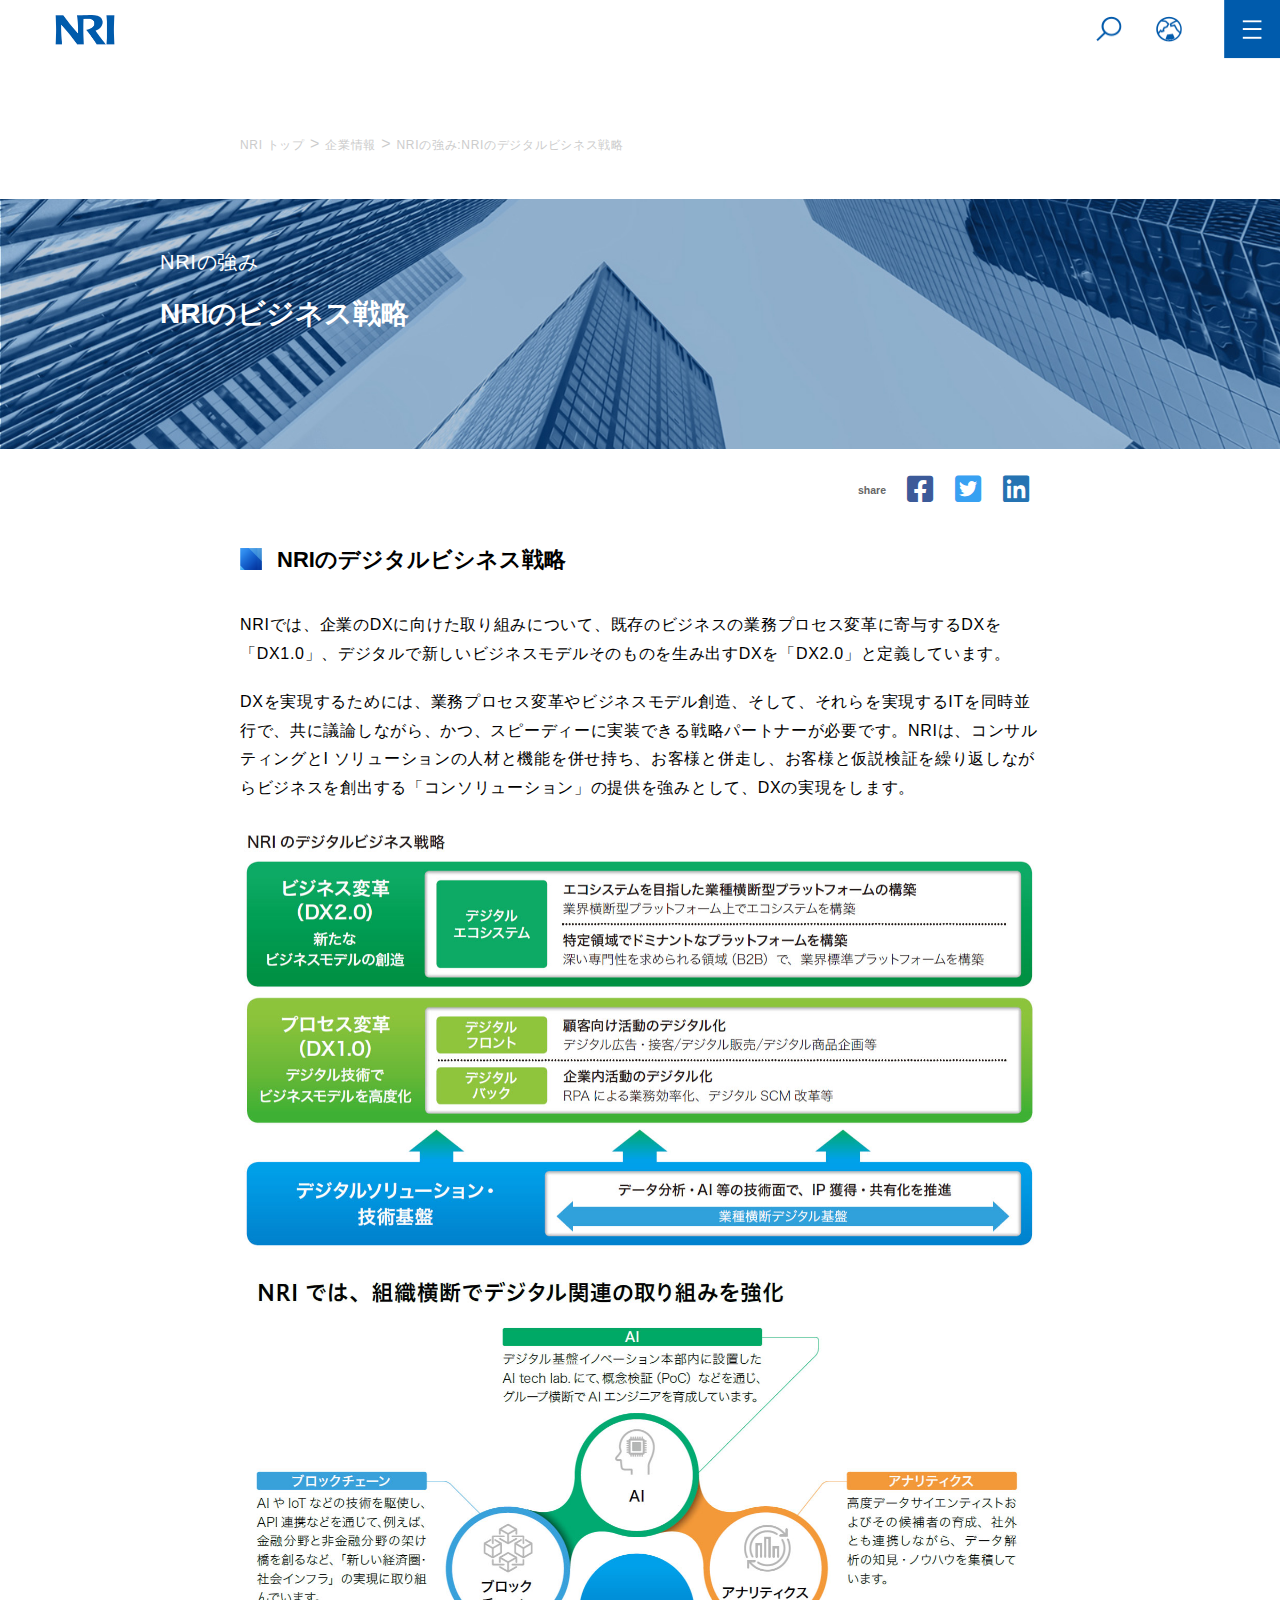
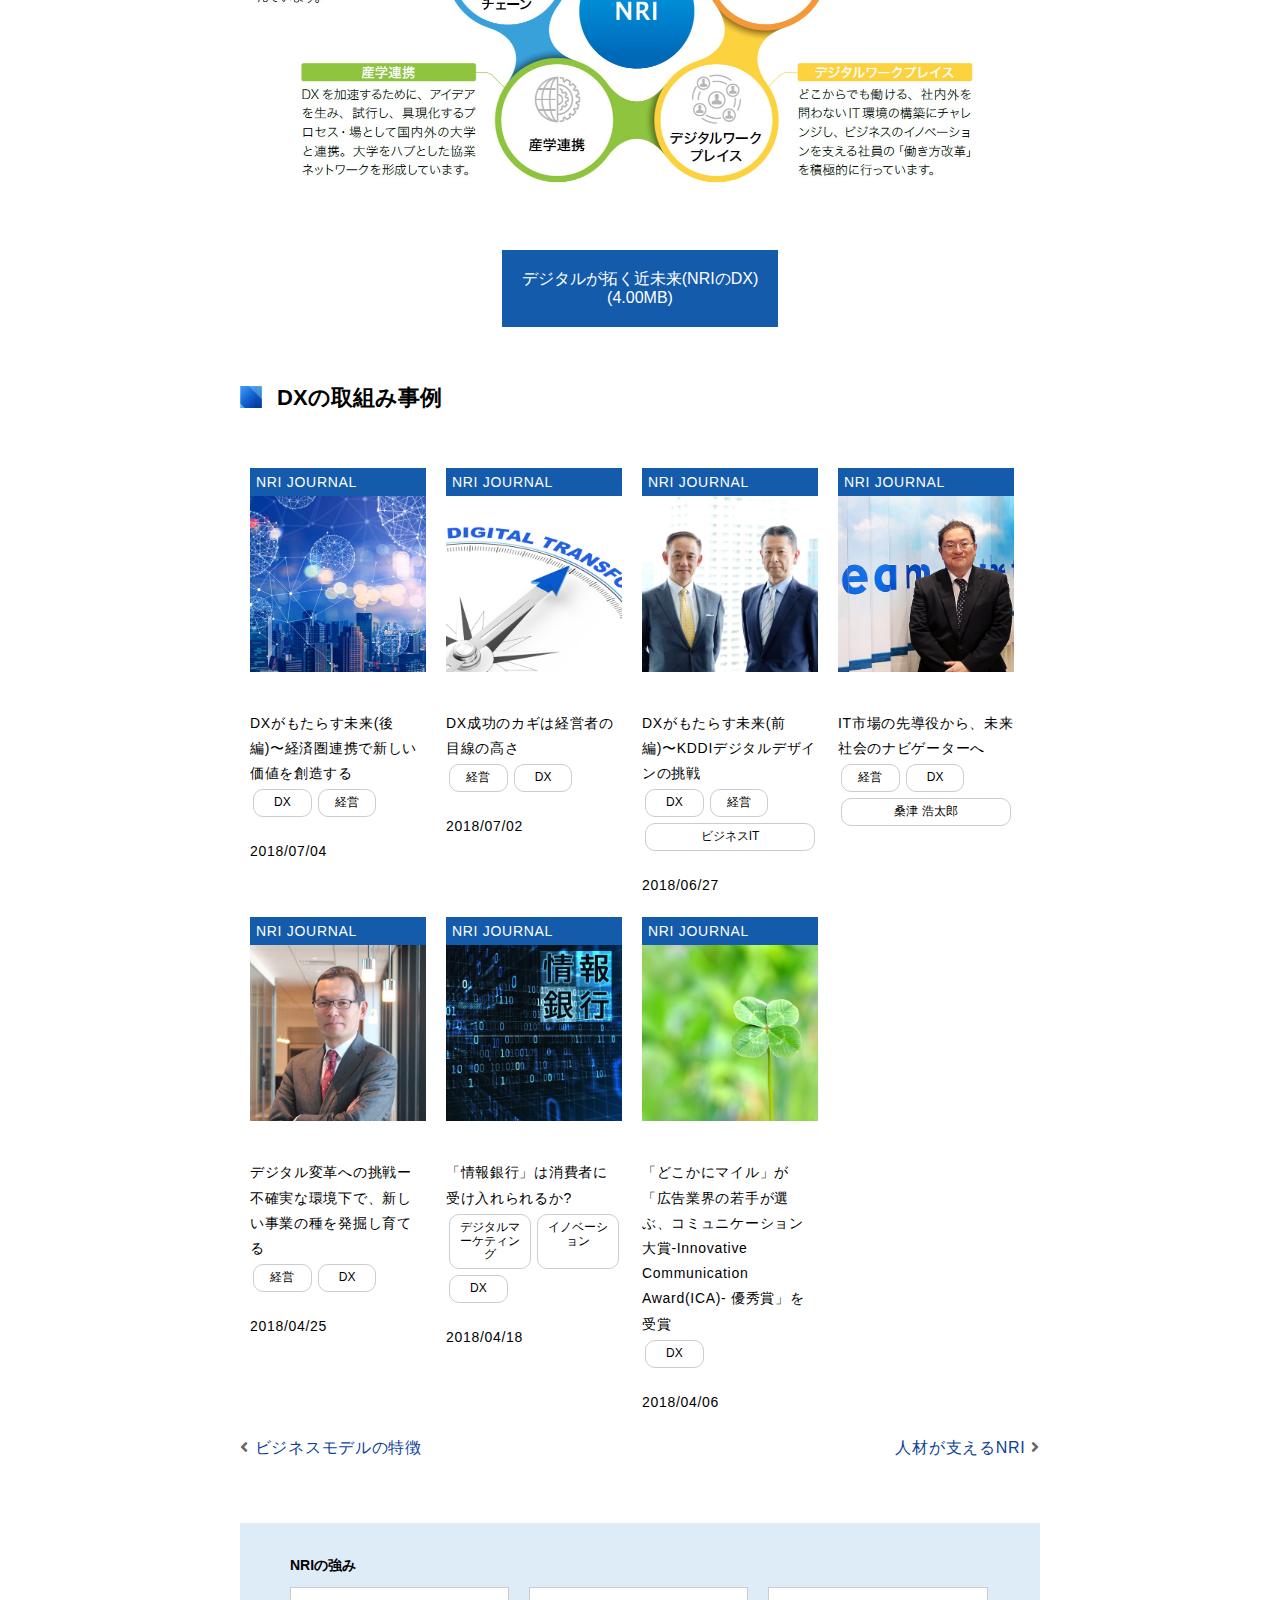
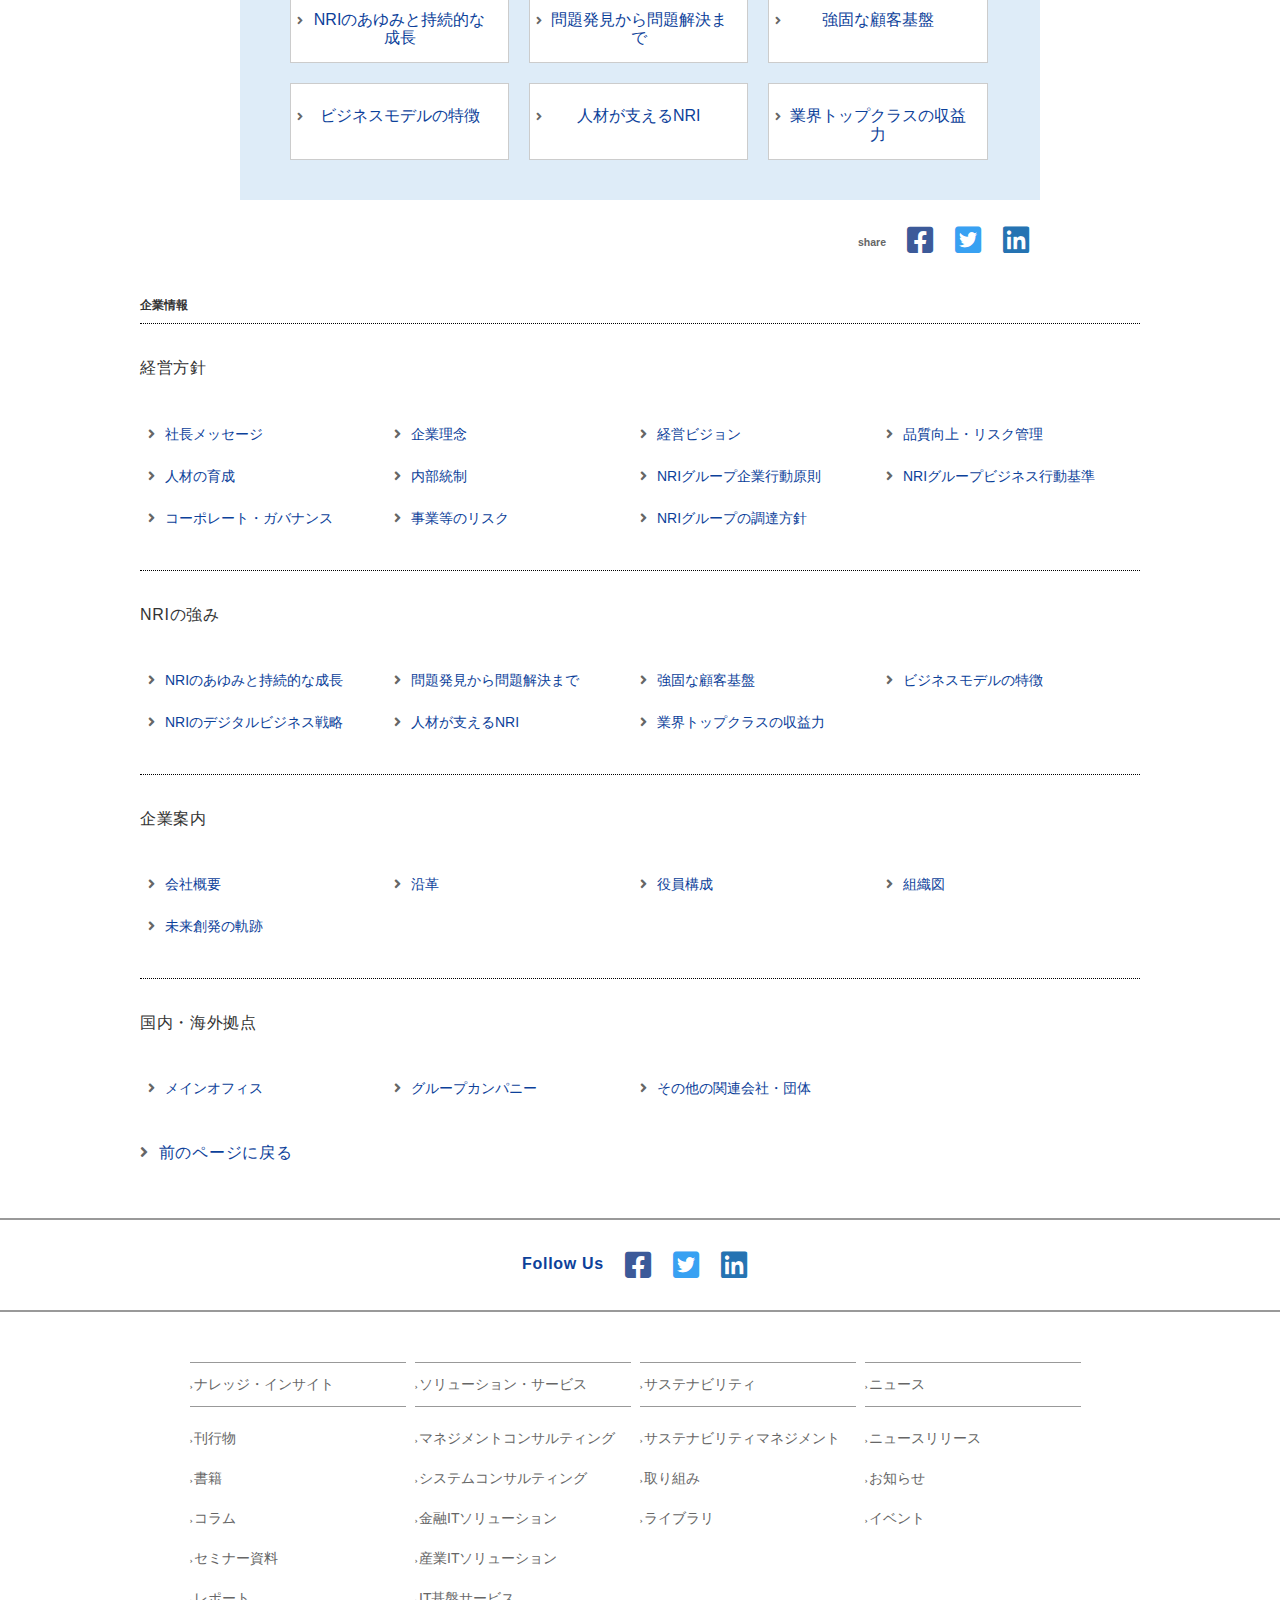
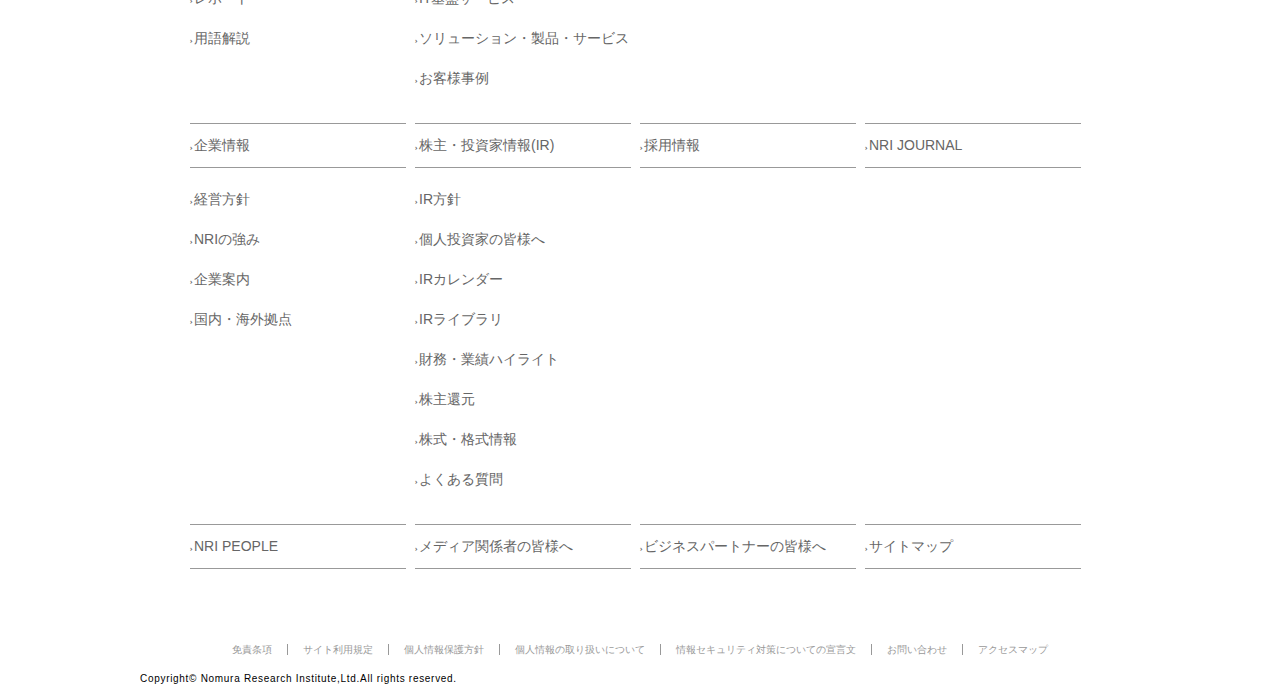
==== commit 2a3ef6df: "NRI 再修正版" ====
--- a/site-copy2 NRIのコピー/index.html
+++ b/site-copy2 NRIのコピー/index.html
@@ -23,9 +23,9 @@
    </div>
 
   <div class="background-adjustin">
-     <div class="topic-path">
+     <nav class="topic-path">
        <p><a href="#">NRI トップ</a> &gt; <a href="">企業情報</a> &gt; <a href="">NRIの強み:NRIのデジタルビシネス戦略</a></p>
-     </div>
+     </nav>
   </div>
  </header>
 
@@ -130,8 +130,8 @@
 
         <div class="main-navi">
           <div class="width-navi">
-            <p><a href=""><i class="fas fa-angle-left"></i>ビジネスモデルの特徴</a></p>
-            <p><a href="">人材が支えるNRI<i class="fas fa-angle-right"></i></a></p>
+            <p><a href="#"><i class="fas fa-angle-left"></i>ビジネスモデルの特徴</a></p>
+            <p><a href="#">人材が支えるNRI<i class="fas fa-angle-right"></i></a></p>
           </div>
 
           <div class="listbox">
@@ -145,7 +145,7 @@
                 <li><a href="#"><i class="fas fa-angle-right"></i>人材が支えるNRI</a></li>
                 <li><a href="#"><i class="fas fa-angle-right"></i>業界トップクラスの収益力</a></li>
               </ul>
-            </div>  
+            </div>
           </div>
 
           <div class="sns-share">
--- a/site-copy2 NRIのコピー/css/style.css
+++ b/site-copy2 NRIのコピー/css/style.css
@@ -218,11 +218,11 @@
 }
 .width-navi .fa-angle-right{
   color: #666666;
-  padding-left: 5px;
+  padding-left: 6px;
 }
 .width-navi .fa-angle-left{
   color: #666666;
-  padding-right: 5px;
+  padding-right: 6px;
 }
 /* ----  NRIの強み ------  */
 
@@ -244,7 +244,7 @@
 .listbox li{
   border: 1px solid #CCCCCC;
   font-size: 16px;
-  padding: 16px 15px 15px;
+  padding: 23px 15px 15px;
   margin: 0 10px 20px;
   width: 26%;
   text-align: center;
